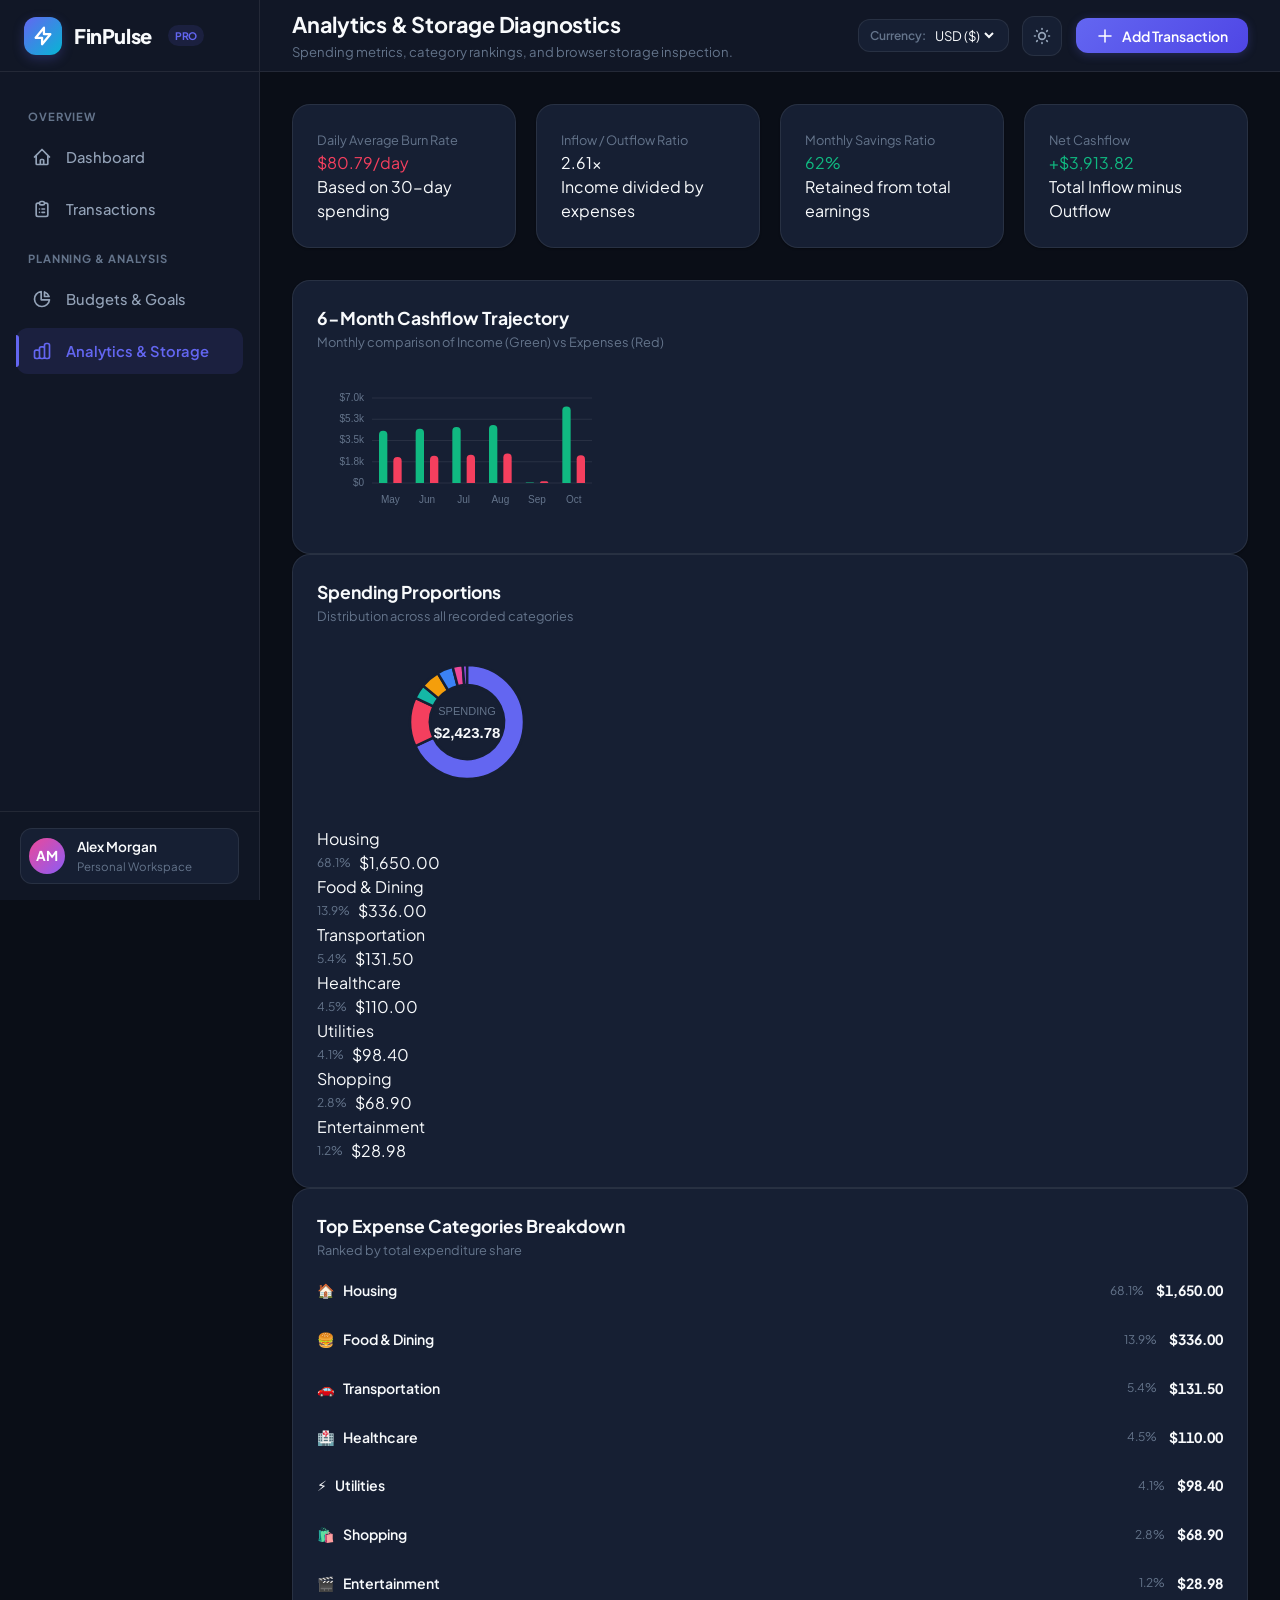
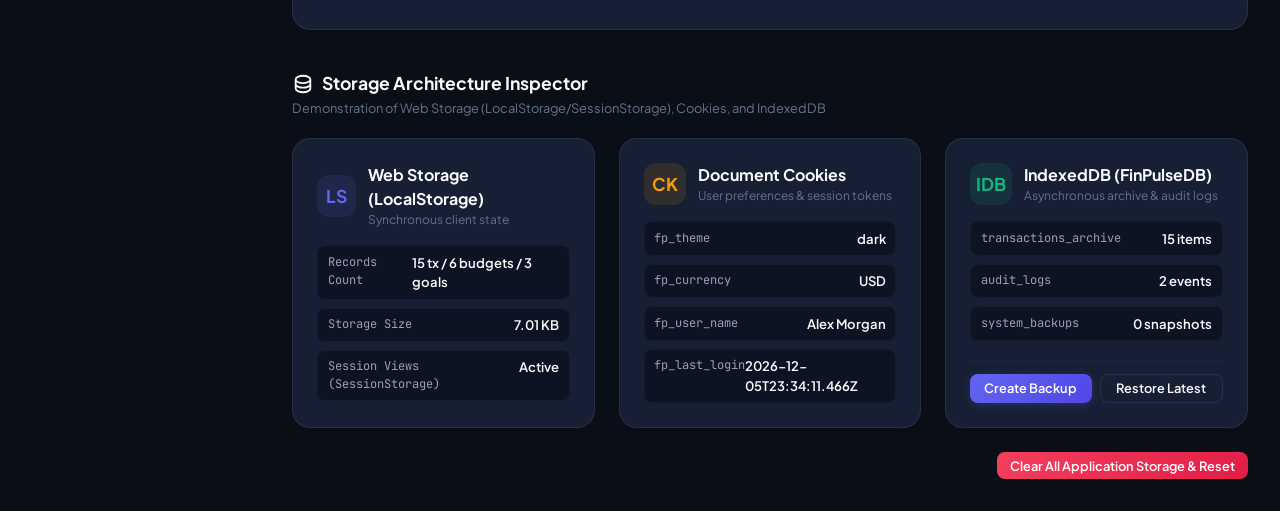
==== analytics.html @ 08a28d7f "feat(analytics): add financial burn rate metrics and live browser storage inspector" ====
<!DOCTYPE html>
<html lang="en" data-theme="dark">
<head>
  <meta charset="UTF-8">
  <meta name="viewport" content="width=device-width, initial-scale=1.0">
  <meta name="description" content="FinPulse Analytics - Financial intelligence, burn rate, and deep client-side storage diagnostics.">
  <title>FinPulse - Analytics & Data Storage</title>
  <!-- Stylesheets -->
  <link rel="stylesheet" href="css/style.css">
  <link rel="stylesheet" href="css/analytics.css">
  <link rel="stylesheet" href="css/responsive.css">
</head>
<body>
  <div class="sidebar-backdrop" id="sidebar-backdrop"></div>

  <div class="app-layout">
    <!-- Sidebar Navigation -->
    <aside class="sidebar" id="app-sidebar">
      <div class="sidebar-header">
        <a href="index.html" class="brand-logo" id="brand-link">
          <div class="brand-icon">
            <svg width="22" height="22" fill="none" stroke="currentColor" viewBox="0 0 24 24">
              <path stroke-linecap="round" stroke-linejoin="round" stroke-width="2.5" d="M13 10V3L4 14h7v7l9-11h-7z"/>
            </svg>
          </div>
          <span>FinPulse</span>
          <span class="brand-badge">PRO</span>
        </a>
      </div>

      <nav class="sidebar-nav" aria-label="Main Navigation">
        <div class="nav-section-title">Overview</div>
        <a href="index.html" class="nav-item" id="nav-dashboard">
          <svg fill="none" stroke="currentColor" viewBox="0 0 24 24">
            <path stroke-linecap="round" stroke-linejoin="round" stroke-width="2" d="M3 12l2-2m0 0l7-7 7 7M5 10v10a1 1 0 001 1h3m10-11l2 2m-2-2v10a1 1 0 01-1 1h-3m-6 0a1 1 0 001-1v-4a1 1 0 011-1h2a1 1 0 011 1v4a1 1 0 001 1m-6 0h6"/>
          </svg>
          <span>Dashboard</span>
        </a>

        <a href="transactions.html" class="nav-item" id="nav-transactions">
          <svg fill="none" stroke="currentColor" viewBox="0 0 24 24">
            <path stroke-linecap="round" stroke-linejoin="round" stroke-width="2" d="M9 5H7a2 2 0 00-2 2v12a2 2 0 002 2h10a2 2 0 002-2V7a2 2 0 00-2-2h-2M9 5a2 2 0 002 2h2a2 2 0 002-2M9 5a2 2 0 012-2h2a2 2 0 012 2m-3 7h3m-3 4h3m-6-4h.01M9 16h.01"/>
          </svg>
          <span>Transactions</span>
        </a>

        <div class="nav-section-title">Planning & Analysis</div>
        <a href="budgets.html" class="nav-item" id="nav-budgets">
          <svg fill="none" stroke="currentColor" viewBox="0 0 24 24">
            <path stroke-linecap="round" stroke-linejoin="round" stroke-width="2" d="M11 3.055A9.001 9.001 0 1020.945 13H11V3.055z"/>
            <path stroke-linecap="round" stroke-linejoin="round" stroke-width="2" d="M20.488 9H15V3.512A9.025 9.025 0 0120.488 9z"/>
          </svg>
          <span>Budgets & Goals</span>
        </a>

        <a href="analytics.html" class="nav-item active" id="nav-analytics">
          <svg fill="none" stroke="currentColor" viewBox="0 0 24 24">
            <path stroke-linecap="round" stroke-linejoin="round" stroke-width="2" d="M9 19v-6a2 2 0 00-2-2H5a2 2 0 00-2 2v6a2 2 0 002 2h2a2 2 0 002-2zm0 0V9a2 2 0 012-2h2a2 2 0 012 2v10m-6 0a2 2 0 002 2h2a2 2 0 002-2m0 0V5a2 2 0 012-2h2a2 2 0 012 2v14a2 2 0 01-2 2h-2a2 2 0 01-2-2z"/>
          </svg>
          <span>Analytics & Storage</span>
        </a>
      </nav>

      <div class="sidebar-footer">
        <div class="user-snippet">
          <div class="avatar" id="sidebar-user-avatar">AM</div>
          <div class="user-info">
            <div class="user-name" id="sidebar-user-name">Alex Morgan</div>
            <div class="user-role">Personal Workspace</div>
          </div>
        </div>
      </div>
    </aside>

    <!-- Main Content Area -->
    <div class="main-wrapper">
      <!-- Topbar Header -->
      <header class="topbar">
        <div class="topbar-left">
          <button class="mobile-menu-toggle" id="mobile-menu-btn" aria-label="Open sidebar menu">
            <svg width="22" height="22" fill="none" stroke="currentColor" viewBox="0 0 24 24">
              <path stroke-linecap="round" stroke-linejoin="round" stroke-width="2" d="M4 6h16M4 12h16M4 18h16"/>
            </svg>
          </button>
          <div class="page-title-box">
            <h1>Analytics & Storage Diagnostics</h1>
            <p>Spending metrics, category rankings, and browser storage inspection.</p>
          </div>
        </div>

        <div class="topbar-right">
          <!-- Currency Picker -->
          <div class="currency-select-box">
            <label for="currency-select" style="font-size: 0.75rem; color: var(--text-muted);">Currency:</label>
            <select id="currency-select" aria-label="Select Currency">
              <option value="USD">USD ($)</option>
              <option value="EUR">EUR (€)</option>
              <option value="GBP">GBP (£)</option>
              <option value="INR">INR (₹)</option>
              <option value="JPY">JPY (¥)</option>
            </select>
          </div>

          <!-- Theme Toggle -->
          <button class="icon-btn" id="theme-toggle-btn" aria-label="Toggle Theme" title="Toggle theme">
            <svg width="20" height="20" fill="none" stroke="currentColor" viewBox="0 0 24 24">
              <path stroke-linecap="round" stroke-linejoin="round" stroke-width="2" d="M12 3v1m0 16v1m9-9h-1M4 12H3m15.364 6.364l-.707-.707M6.343 6.343l-.707-.707m12.728 0l-.707.707M6.343 17.657l-.707.707M16 12a4 4 0 11-8 0 4 4 0 018 0z"/>
            </svg>
          </button>

          <!-- Add Transaction Action -->
          <button class="btn btn-primary" id="btn-header-add-tx" data-modal-open="global-tx-modal">
            <svg width="18" height="18" fill="none" stroke="currentColor" viewBox="0 0 24 24">
              <path stroke-linecap="round" stroke-linejoin="round" stroke-width="2" d="M12 4v16m8-8H4"/>
            </svg>
            <span>Add Transaction</span>
          </button>
        </div>
      </header>

      <!-- Main Body -->
      <main class="content-area">
        <!-- 4 Analytics Metric Cards -->
        <section class="analytics-metrics-grid" aria-label="Key Performance Indicators">
          <div class="card">
            <div class="card-subtitle">Daily Average Burn Rate</div>
            <div class="metric-value" id="kpi-daily-burn" style="color:var(--expense);">$0.00/day</div>
            <div class="metric-footer">Based on 30-day spending</div>
          </div>

          <div class="card">
            <div class="card-subtitle">Inflow / Outflow Ratio</div>
            <div class="metric-value" id="kpi-in-out-ratio">0.0x</div>
            <div class="metric-footer">Income divided by expenses</div>
          </div>

          <div class="card">
            <div class="card-subtitle">Monthly Savings Ratio</div>
            <div class="metric-value" id="kpi-savings-ratio" style="color:var(--income);">0%</div>
            <div class="metric-footer">Retained from total earnings</div>
          </div>

          <div class="card">
            <div class="card-subtitle">Net Cashflow</div>
            <div class="metric-value" id="kpi-net-cash">$0.00</div>
            <div class="metric-footer">Total Inflow minus Outflow</div>
          </div>
        </section>

        <!-- Charts Grid -->
        <section class="charts-grid" aria-label="Analytical Visualizations">
          <!-- 6-Month Comparison Cashflow -->
          <div class="card chart-card">
            <div class="card-header">
              <div>
                <h2 class="card-title">6-Month Cashflow Trajectory</h2>
                <div class="card-subtitle">Monthly comparison of Income (Green) vs Expenses (Red)</div>
              </div>
            </div>
            <div class="canvas-container">
              <canvas id="analytics-bar-canvas"></canvas>
            </div>
          </div>

          <!-- Category Donut -->
          <div class="card chart-card">
            <div class="card-header">
              <div>
                <h2 class="card-title">Spending Proportions</h2>
                <div class="card-subtitle">Distribution across all recorded categories</div>
              </div>
            </div>
            <div class="canvas-container" style="min-height: 180px;">
              <canvas id="analytics-donut-canvas"></canvas>
            </div>
            <div class="chart-legend" id="analytics-legend-container">
              <!-- Dynamically populated -->
            </div>
          </div>
        </section>

        <!-- Category Rankings Progress List -->
        <section class="card" style="margin-bottom: 2.5rem;" aria-label="Top Spending Categories">
          <div class="card-header">
            <div>
              <h2 class="card-title">Top Expense Categories Breakdown</h2>
              <div class="card-subtitle">Ranked by total expenditure share</div>
            </div>
          </div>
          <div class="category-ranking-list" id="category-ranking-container">
            <!-- Dynamically populated -->
          </div>
        </section>

        <!-- Storage & Architecture Diagnostics Inspector -->
        <section class="storage-section" aria-label="Storage Diagnostics">
          <div class="card-header">
            <div>
              <h2 class="card-title">
                <svg width="22" height="22" fill="none" stroke="currentColor" viewBox="0 0 24 24">
                  <path stroke-linecap="round" stroke-linejoin="round" stroke-width="2" d="M4 7v10c0 2.21 3.582 4 8 4s8-1.79 8-4V7M4 7c0 2.21 3.582 4 8 4s8-1.79 8-4M4 7c0-2.21 3.582-4 8-4s8 1.79 8 4m0 5c0 2.21-3.582 4-8 4s-8-1.79-8-4"/>
                </svg>
                Storage Architecture Inspector
              </h2>
              <div class="card-subtitle">Demonstration of Web Storage (LocalStorage/SessionStorage), Cookies, and IndexedDB</div>
            </div>
          </div>

          <div class="storage-grid">
            <!-- 1. LocalStorage Card -->
            <div class="storage-card">
              <div style="display:flex; align-items:center; gap:0.75rem;">
                <div class="storage-badge-icon badge-localstorage">LS</div>
                <div>
                  <h3 style="font-size: 1rem; font-weight: 700;">Web Storage (LocalStorage)</h3>
                  <div style="font-size: 0.75rem; color: var(--text-muted);">Synchronous client state</div>
                </div>
              </div>

              <div class="storage-list">
                <div class="storage-item">
                  <span class="storage-item-key">Records Count</span>
                  <span class="storage-item-val" id="diag-ls-count">0 items</span>
                </div>
                <div class="storage-item">
                  <span class="storage-item-key">Storage Size</span>
                  <span class="storage-item-val" id="diag-ls-size">0 KB</span>
                </div>
                <div class="storage-item">
                  <span class="storage-item-key">Session Views (SessionStorage)</span>
                  <span class="storage-item-val">Active</span>
                </div>
              </div>
            </div>

            <!-- 2. Cookies Card -->
            <div class="storage-card">
              <div style="display:flex; align-items:center; gap:0.75rem;">
                <div class="storage-badge-icon badge-cookies">CK</div>
                <div>
                  <h3 style="font-size: 1rem; font-weight: 700;">Document Cookies</h3>
                  <div style="font-size: 0.75rem; color: var(--text-muted);">User preferences & session tokens</div>
                </div>
              </div>

              <div class="storage-list" id="diag-cookies-list">
                <!-- Dynamically populated cookies -->
              </div>
            </div>

            <!-- 3. IndexedDB Card -->
            <div class="storage-card">
              <div style="display:flex; align-items:center; gap:0.75rem;">
                <div class="storage-badge-icon badge-indexeddb">IDB</div>
                <div>
                  <h3 style="font-size: 1rem; font-weight: 700;">IndexedDB (FinPulseDB)</h3>
                  <div style="font-size: 0.75rem; color: var(--text-muted);">Asynchronous archive & audit logs</div>
                </div>
              </div>

              <div class="storage-list">
                <div class="storage-item">
                  <span class="storage-item-key">transactions_archive</span>
                  <span class="storage-item-val" id="diag-idb-archive">0 items</span>
                </div>
                <div class="storage-item">
                  <span class="storage-item-key">audit_logs</span>
                  <span class="storage-item-val" id="diag-idb-audit">0 events</span>
                </div>
                <div class="storage-item">
                  <span class="storage-item-key">system_backups</span>
                  <span class="storage-item-val" id="diag-idb-backups">0 snapshots</span>
                </div>
              </div>

              <div class="storage-actions">
                <button class="btn btn-primary btn-sm" id="btn-idb-backup" style="flex:1;">
                  Create Backup
                </button>
                <button class="btn btn-secondary btn-sm" id="btn-idb-restore" style="flex:1;">
                  Restore Latest
                </button>
              </div>
            </div>
          </div>

          <div style="margin-top: 1.5rem; text-align: right;">
            <button class="btn btn-danger btn-sm" id="btn-clear-all-data">
              Clear All Application Storage & Reset
            </button>
          </div>
        </section>
      </main>
    </div>
  </div>

  <!-- Mobile Floating Action Button -->
  <button class="fab-add" id="fab-add-tx" data-modal-open="global-tx-modal" aria-label="Quick Add Transaction">
    <svg width="26" height="26" fill="none" stroke="currentColor" viewBox="0 0 24 24">
      <path stroke-linecap="round" stroke-linejoin="round" stroke-width="2.5" d="M12 4v16m8-8H4"/>
    </svg>
  </button>

  <!-- Mobile Bottom Tab Navigation -->
  <nav class="mobile-nav-bar" aria-label="Mobile Navigation">
    <a href="index.html" class="mobile-nav-item">
      <svg fill="none" stroke="currentColor" viewBox="0 0 24 24">
        <path stroke-linecap="round" stroke-linejoin="round" stroke-width="2" d="M3 12l2-2m0 0l7-7 7 7M5 10v10a1 1 0 001 1h3m10-11l2 2m-2-2v10a1 1 0 01-1 1h-3m-6 0a1 1 0 001-1v-4a1 1 0 011-1h2a1 1 0 011 1v4a1 1 0 001 1m-6 0h6"/>
      </svg>
      <span>Home</span>
    </a>
    <a href="transactions.html" class="mobile-nav-item">
      <svg fill="none" stroke="currentColor" viewBox="0 0 24 24">
        <path stroke-linecap="round" stroke-linejoin="round" stroke-width="2" d="M9 5H7a2 2 0 00-2 2v12a2 2 0 002 2h10a2 2 0 002-2V7a2 2 0 00-2-2h-2M9 5a2 2 0 002 2h2a2 2 0 002-2M9 5a2 2 0 012-2h2a2 2 0 012 2"/>
      </svg>
      <span>Transactions</span>
    </a>
    <a href="budgets.html" class="mobile-nav-item">
      <svg fill="none" stroke="currentColor" viewBox="0 0 24 24">
        <path stroke-linecap="round" stroke-linejoin="round" stroke-width="2" d="M11 3.055A9.001 9.001 0 1020.945 13H11V3.055z"/>
      </svg>
      <span>Budgets</span>
    </a>
    <a href="analytics.html" class="mobile-nav-item active">
      <svg fill="none" stroke="currentColor" viewBox="0 0 24 24">
        <path stroke-linecap="round" stroke-linejoin="round" stroke-width="2" d="M9 19v-6a2 2 0 00-2-2H5a2 2 0 00-2 2v6a2 2 0 002 2h2a2 2 0 002-2zm0 0V9a2 2 0 012-2h2a2 2 0 012 2v10"/>
      </svg>
      <span>Analytics</span>
    </a>
  </nav>

  <!-- Global Modal: Add Transaction -->
  <div class="modal-overlay" id="global-tx-modal" role="dialog" aria-modal="true" aria-labelledby="modal-add-title">
    <div class="modal-dialog">
      <div class="modal-header">
        <h3 class="modal-title" id="modal-add-title">Add Transaction</h3>
        <button class="icon-btn" data-modal-close aria-label="Close modal">&times;</button>
      </div>
      <form id="global-quick-tx-form">
        <div class="modal-body">
          <div class="form-row">
            <div class="form-group">
              <label class="form-label" for="add-tx-type">Transaction Type *</label>
              <select class="form-select" id="add-tx-type" name="type" required>
                <option value="expense">Expense</option>
                <option value="income">Income</option>
              </select>
            </div>
            <div class="form-group">
              <label class="form-label" for="add-tx-amount">Amount *</label>
              <input type="number" step="0.01" min="0.01" class="form-input" id="add-tx-amount" name="amount" placeholder="0.00" required>
            </div>
          </div>

          <div class="form-group">
            <label class="form-label" for="add-tx-title">Title / Description *</label>
            <input type="text" class="form-input" id="add-tx-title" name="title" placeholder="e.g. Health Insurance" required>
          </div>

          <div class="form-row">
            <div class="form-group">
              <label class="form-label" for="add-tx-category">Category *</label>
              <select class="form-select" id="add-tx-category" name="category" required>
                <option value="Food & Dining">🍔 Food & Dining</option>
                <option value="Housing">🏠 Housing</option>
                <option value="Transportation">🚗 Transportation</option>
                <option value="Shopping">🛍️ Shopping</option>
                <option value="Utilities">⚡ Utilities</option>
                <option value="Entertainment">🎬 Entertainment</option>
                <option value="Healthcare">🏥 Healthcare</option>
                <option value="Salary">💼 Salary</option>
                <option value="Freelance">💻 Freelance</option>
                <option value="Investments">📈 Investments</option>
                <option value="Other">📦 Other</option>
              </select>
            </div>
            <div class="form-group">
              <label class="form-label" for="add-tx-date">Date *</label>
              <input type="date" class="form-input" id="add-tx-date" name="date" required>
            </div>
          </div>

          <div class="form-row">
            <div class="form-group">
              <label class="form-label" for="add-tx-method">Payment Method</label>
              <select class="form-select" id="add-tx-method" name="method">
                <option value="Credit Card">Credit Card</option>
                <option value="Debit Card">Debit Card</option>
                <option value="Apple Pay">Apple Pay</option>
                <option value="Bank Transfer">Bank Transfer</option>
                <option value="Cash">Cash</option>
                <option value="Other">Other</option>
              </select>
            </div>
            <div class="form-group">
              <label class="form-label" for="add-tx-notes">Notes (Optional)</label>
              <input type="text" class="form-input" id="add-tx-notes" name="notes">
            </div>
          </div>
        </div>
        <div class="modal-footer">
          <button type="button" class="btn btn-secondary" data-modal-close>Cancel</button>
          <button type="submit" class="btn btn-primary">Save Transaction</button>
        </div>
      </form>
    </div>
  </div>

  <!-- Toast Container -->
  <div class="toast-container" aria-live="polite"></div>

  <!-- Scripts -->
  <script src="js/storage.js"></script>
  <script src="js/charts.js"></script>
  <script src="js/app.js"></script>
  <script src="js/analytics.js"></script>
</body>
</html>
---- css/style.css ----
/* ==========================================================================
   FinPulse - Modern Personal Finance Management Platform
   Core Design System & Global Styles
   ========================================================================== */

@import url('https://fonts.googleapis.com/css2?family=Plus+Jakarta+Sans:wght@300;400;500;600;700;800&family=JetBrains+Mono:wght@400;500&display=swap');

:root {
  /* Dark Theme (Default) */
  --bg-base: #0a0e17;
  --bg-surface: #111726;
  --bg-card: #161f33;
  --bg-card-hover: #1c2740;
  --bg-card-elevated: #202c48;
  --bg-input: #0d1322;
  --border-color: rgba(255, 255, 255, 0.08);
  --border-subtle: rgba(255, 255, 255, 0.04);
  --border-hover: rgba(99, 102, 241, 0.4);

  --text-primary: #f8fafc;
  --text-secondary: #94a3b8;
  --text-muted: #64748b;
  --text-inverse: #0a0e17;

  /* Vibrant Accent Palette */
  --primary: #6366f1;
  --primary-hover: #4f46e5;
  --primary-glow: rgba(99, 102, 241, 0.25);
  --primary-subtle: rgba(99, 102, 241, 0.12);

  --income: #10b981;
  --income-glow: rgba(16, 185, 129, 0.25);
  --income-subtle: rgba(16, 185, 129, 0.12);

  --expense: #f43f5e;
  --expense-glow: rgba(244, 63, 94, 0.25);
  --expense-subtle: rgba(244, 63, 94, 0.12);

  --warning: #f59e0b;
  --warning-subtle: rgba(245, 158, 11, 0.12);

  --info: #06b6d4;
  --info-subtle: rgba(6, 182, 212, 0.12);

  --purple: #a855f7;
  --purple-subtle: rgba(168, 85, 247, 0.12);

  /* Shadows */
  --shadow-sm: 0 1px 2px rgba(0, 0, 0, 0.3);
  --shadow-md: 0 4px 12px rgba(0, 0, 0, 0.4);
  --shadow-lg: 0 10px 25px -3px rgba(0, 0, 0, 0.5), 0 4px 6px -2px rgba(0, 0, 0, 0.3);
  --shadow-glow: 0 0 20px rgba(99, 102, 241, 0.2);

  /* Layout dimensions */
  --sidebar-width: 260px;
  --header-height: 72px;
  --radius-sm: 8px;
  --radius-md: 12px;
  --radius-lg: 18px;
  --radius-xl: 24px;
  --radius-full: 9999px;
  --transition: all 0.2s cubic-bezier(0.4, 0, 0.2, 1);
}

[data-theme="light"] {
  --bg-base: #f1f5f9;
  --bg-surface: #ffffff;
  --bg-card: #ffffff;
  --bg-card-hover: #f8fafc;
  --bg-card-elevated: #f1f5f9;
  --bg-input: #f8fafc;
  --border-color: #e2e8f0;
  --border-subtle: #edf2f7;
  --border-hover: rgba(99, 102, 241, 0.5);

  --text-primary: #0f172a;
  --text-secondary: #475569;
  --text-muted: #94a3b8;
  --text-inverse: #ffffff;

  --shadow-sm: 0 1px 3px rgba(0, 0, 0, 0.05);
  --shadow-md: 0 4px 12px rgba(0, 0, 0, 0.06);
  --shadow-lg: 0 10px 25px -3px rgba(0, 0, 0, 0.08);
  --shadow-glow: 0 0 20px rgba(99, 102, 241, 0.15);
}

/* ==========================================================================
   CSS Reset & Base Rules
   ========================================================================== */

*, *::before, *::after {
  box-sizing: border-box;
  margin: 0;
  padding: 0;
}

html {
  font-size: 16px;
  scroll-behavior: smooth;
  height: 100%;
}

body {
  font-family: 'Plus Jakarta Sans', system-ui, -apple-system, sans-serif;
  background-color: var(--bg-base);
  color: var(--text-primary);
  line-height: 1.5;
  min-height: 100vh;
  -webkit-font-smoothing: antialiased;
  -moz-osx-font-smoothing: grayscale;
  overflow-x: hidden;
  transition: background-color 0.3s ease, color 0.3s ease;
}

a {
  color: inherit;
  text-decoration: none;
}

button, input, select, textarea {
  font-family: inherit;
  font-size: inherit;
  color: inherit;
  border: none;
  outline: none;
  background: none;
}

button {
  cursor: pointer;
}

img, svg {
  display: block;
  max-width: 100%;
}

ul, ol {
  list-style: none;
}

/* ==========================================================================
   Main Application Layout
   ========================================================================== */

.app-layout {
  display: flex;
  min-height: 100vh;
}

/* Sidebar Styles */
.sidebar {
  width: var(--sidebar-width);
  background-color: var(--bg-surface);
  border-right: 1px solid var(--border-color);
  display: flex;
  flex-direction: column;
  position: fixed;
  top: 0;
  left: 0;
  bottom: 0;
  z-index: 40;
  transition: transform 0.3s ease;
}

.sidebar-header {
  height: var(--header-height);
  padding: 0 1.5rem;
  display: flex;
  align-items: center;
  justify-content: space-between;
  border-bottom: 1px solid var(--border-color);
}

.brand-logo {
  display: flex;
  align-items: center;
  gap: 0.75rem;
  font-weight: 800;
  font-size: 1.25rem;
  letter-spacing: -0.02em;
  color: var(--text-primary);
}

.brand-icon {
  width: 38px;
  height: 38px;
  background: linear-gradient(135deg, var(--primary), var(--info));
  border-radius: var(--radius-md);
  display: flex;
  align-items: center;
  justify-content: center;
  color: #fff;
  box-shadow: 0 4px 12px var(--primary-glow);
}

.brand-badge {
  font-size: 0.65rem;
  text-transform: uppercase;
  padding: 0.15rem 0.45rem;
  border-radius: var(--radius-full);
  background: var(--primary-subtle);
  color: var(--primary);
  font-weight: 700;
  margin-left: 0.25rem;
}

.sidebar-nav {
  flex: 1;
  padding: 1.5rem 1rem;
  display: flex;
  flex-direction: column;
  gap: 0.35rem;
  overflow-y: auto;
}

.nav-section-title {
  font-size: 0.7rem;
  text-transform: uppercase;
  letter-spacing: 0.08em;
  color: var(--text-muted);
  font-weight: 700;
  padding: 0.75rem 0.75rem 0.25rem;
}

.nav-item {
  display: flex;
  align-items: center;
  gap: 0.85rem;
  padding: 0.75rem 1rem;
  border-radius: var(--radius-md);
  color: var(--text-secondary);
  font-weight: 500;
  font-size: 0.92rem;
  transition: var(--transition);
  position: relative;
}

.nav-item:hover {
  background-color: var(--bg-card);
  color: var(--text-primary);
}

.nav-item.active {
  background: var(--primary-subtle);
  color: var(--primary);
  font-weight: 600;
}

.nav-item.active::before {
  content: '';
  position: absolute;
  left: 0;
  top: 15%;
  bottom: 15%;
  width: 3px;
  background: var(--primary);
  border-radius: 0 4px 4px 0;
}

.nav-item svg {
  width: 20px;
  height: 20px;
  stroke-width: 2;
  transition: transform 0.2s ease;
}

.nav-item:hover svg {
  transform: scale(1.08);
}

.nav-pill {
  margin-left: auto;
  font-size: 0.75rem;
  padding: 0.1rem 0.5rem;
  border-radius: var(--radius-full);
  background: var(--border-color);
  color: var(--text-secondary);
  font-weight: 600;
}

.sidebar-footer {
  padding: 1rem 1.25rem;
  border-top: 1px solid var(--border-color);
  background-color: rgba(0, 0, 0, 0.05);
}

.user-snippet {
  display: flex;
  align-items: center;
  gap: 0.75rem;
  padding: 0.5rem;
  border-radius: var(--radius-md);
  background: var(--bg-card);
  border: 1px solid var(--border-color);
}

.avatar {
  width: 36px;
  height: 36px;
  border-radius: var(--radius-full);
  background: linear-gradient(135deg, #ec4899, #8b5cf6);
  display: flex;
  align-items: center;
  justify-content: center;
  font-weight: 700;
  font-size: 0.85rem;
  color: #fff;
  flex-shrink: 0;
}

.user-info {
  flex: 1;
  min-width: 0;
}

.user-name {
  font-size: 0.85rem;
  font-weight: 600;
  white-space: nowrap;
  overflow: hidden;
  text-overflow: ellipsis;
}

.user-role {
  font-size: 0.72rem;
  color: var(--text-muted);
}

/* Main Content Area */
.main-wrapper {
  flex: 1;
  margin-left: var(--sidebar-width);
  display: flex;
  flex-direction: column;
  min-width: 0;
  min-height: 100vh;
}

/* Header Bar */
.topbar {
  height: var(--header-height);
  background-color: var(--bg-surface);
  border-bottom: 1px solid var(--border-color);
  padding: 0 2rem;
  display: flex;
  align-items: center;
  justify-content: space-between;
  position: sticky;
  top: 0;
  z-index: 30;
  backdrop-filter: blur(12px);
}

.topbar-left {
  display: flex;
  align-items: center;
  gap: 1rem;
}

.mobile-menu-toggle {
  display: none;
  width: 40px;
  height: 40px;
  border-radius: var(--radius-md);
  align-items: center;
  justify-content: center;
  background: var(--bg-card);
  border: 1px solid var(--border-color);
  color: var(--text-primary);
}

.page-title-box h1 {
  font-size: 1.35rem;
  font-weight: 700;
  letter-spacing: -0.01em;
}

.page-title-box p {
  font-size: 0.82rem;
  color: var(--text-muted);
}

.topbar-right {
  display: flex;
  align-items: center;
  gap: 0.85rem;
}

/* Utility buttons */
.icon-btn {
  width: 40px;
  height: 40px;
  border-radius: var(--radius-md);
  display: flex;
  align-items: center;
  justify-content: center;
  background-color: var(--bg-card);
  border: 1px solid var(--border-color);
  color: var(--text-secondary);
  transition: var(--transition);
}

.icon-btn:hover {
  background-color: var(--bg-card-hover);
  color: var(--text-primary);
  border-color: var(--border-hover);
}

.currency-select-box {
  background-color: var(--bg-card);
  border: 1px solid var(--border-color);
  border-radius: var(--radius-md);
  padding: 0.4rem 0.65rem;
  font-size: 0.82rem;
  font-weight: 600;
  color: var(--text-primary);
  display: flex;
  align-items: center;
  gap: 0.35rem;
  cursor: pointer;
}

.currency-select-box select {
  cursor: pointer;
}

/* Primary Action Button */
.btn {
  display: inline-flex;
  align-items: center;
  justify-content: center;
  gap: 0.5rem;
  padding: 0.55rem 1.25rem;
  border-radius: var(--radius-md);
  font-size: 0.875rem;
  font-weight: 600;
  transition: var(--transition);
  text-decoration: none;
  cursor: pointer;
}

.btn-primary {
  background: linear-gradient(135deg, var(--primary), #4f46e5);
  color: #fff;
  box-shadow: 0 2px 10px var(--primary-glow);
}

.btn-primary:hover {
  filter: brightness(1.1);
  transform: translateY(-1px);
  box-shadow: 0 4px 15px var(--primary-glow);
}

.btn-secondary {
  background-color: var(--bg-card);
  border: 1px solid var(--border-color);
  color: var(--text-primary);
}

.btn-secondary:hover {
  background-color: var(--bg-card-hover);
  border-color: var(--border-hover);
}

.btn-success {
  background: linear-gradient(135deg, var(--income), #059669);
  color: #fff;
  box-shadow: 0 2px 10px var(--income-glow);
}

.btn-danger {
  background: linear-gradient(135deg, var(--expense), #e11d48);
  color: #fff;
}

.btn-ghost {
  color: var(--text-secondary);
}

.btn-ghost:hover {
  background-color: var(--bg-card);
  color: var(--text-primary);
}

.btn-sm {
  padding: 0.35rem 0.8rem;
  font-size: 0.8rem;
  border-radius: var(--radius-sm);
}

/* Page Content Container */
.content-area {
  flex: 1;
  padding: 2rem;
}

/* Card Primitive */
.card {
  background-color: var(--bg-card);
  border: 1px solid var(--border-color);
  border-radius: var(--radius-lg);
  padding: 1.5rem;
  box-shadow: var(--shadow-sm);
  transition: var(--transition);
  position: relative;
}

.card:hover {
  border-color: rgba(255, 255, 255, 0.12);
}

.card-header {
  display: flex;
  align-items: center;
  justify-content: space-between;
  margin-bottom: 1.25rem;
}

.card-title {
  font-size: 1.1rem;
  font-weight: 700;
  display: flex;
  align-items: center;
  gap: 0.5rem;
}

.card-subtitle {
  font-size: 0.8rem;
  color: var(--text-muted);
  margin-top: 0.15rem;
}

/* Badges */
.badge {
  display: inline-flex;
  align-items: center;
  gap: 0.35rem;
  padding: 0.2rem 0.65rem;
  border-radius: var(--radius-full);
  font-size: 0.75rem;
  font-weight: 600;
  line-height: 1.2;
}

.badge-income {
  background-color: var(--income-subtle);
  color: var(--income);
}

.badge-expense {
  background-color: var(--expense-subtle);
  color: var(--expense);
}

.badge-neutral {
  background-color: rgba(255, 255, 255, 0.08);
  color: var(--text-secondary);
}

.badge-warning {
  background-color: var(--warning-subtle);
  color: var(--warning);
}

.badge-info {
  background-color: var(--info-subtle);
  color: var(--info);
}

/* Category Tag */
.cat-tag {
  display: inline-flex;
  align-items: center;
  gap: 0.4rem;
  padding: 0.25rem 0.65rem;
  border-radius: var(--radius-sm);
  font-size: 0.78rem;
  font-weight: 600;
  background-color: var(--bg-card-elevated);
  color: var(--text-primary);
}

/* Form Controls */
.form-group {
  margin-bottom: 1.25rem;
}

.form-label {
  display: block;
  font-size: 0.82rem;
  font-weight: 600;
  color: var(--text-secondary);
  margin-bottom: 0.5rem;
}

.form-input, .form-select, .form-textarea {
  width: 100%;
  padding: 0.7rem 1rem;
  background-color: var(--bg-input);
  border: 1px solid var(--border-color);
  border-radius: var(--radius-md);
  color: var(--text-primary);
  font-size: 0.9rem;
  transition: var(--transition);
}

.form-input:focus, .form-select:focus, .form-textarea:focus {
  border-color: var(--primary);
  box-shadow: 0 0 0 3px var(--primary-subtle);
}

.form-row {
  display: grid;
  grid-template-columns: repeat(2, 1fr);
  gap: 1rem;
}

/* Modal System */
.modal-overlay {
  position: fixed;
  inset: 0;
  background-color: rgba(0, 0, 0, 0.75);
  backdrop-filter: blur(8px);
  display: flex;
  align-items: center;
  justify-content: center;
  z-index: 100;
  opacity: 0;
  visibility: hidden;
  transition: opacity 0.25s ease, visibility 0.25s ease;
  padding: 1.5rem;
}

.modal-overlay.active {
  opacity: 1;
  visibility: visible;
}

.modal-dialog {
  background-color: var(--bg-surface);
  border: 1px solid var(--border-color);
  border-radius: var(--radius-xl);
  width: 100%;
  max-width: 520px;
  max-height: 90vh;
  display: flex;
  flex-direction: column;
  box-shadow: var(--shadow-lg);
  transform: scale(0.95) translateY(10px);
  transition: transform 0.25s cubic-bezier(0.4, 0, 0.2, 1);
  overflow: hidden;
}

.modal-overlay.active .modal-dialog {
  transform: scale(1) translateY(0);
}

.modal-header {
  padding: 1.25rem 1.75rem;
  border-bottom: 1px solid var(--border-color);
  display: flex;
  align-items: center;
  justify-content: space-between;
}

.modal-title {
  font-size: 1.15rem;
  font-weight: 700;
}

.modal-body {
  padding: 1.75rem;
  overflow-y: auto;
}

.modal-footer {
  padding: 1.25rem 1.75rem;
  border-top: 1px solid var(--border-color);
  display: flex;
  align-items: center;
  justify-content: flex-end;
  gap: 0.75rem;
  background-color: rgba(0, 0, 0, 0.05);
}

/* Toast Notifications */
.toast-container {
  position: fixed;
  bottom: 2rem;
  right: 2rem;
  z-index: 200;
  display: flex;
  flex-direction: column;
  gap: 0.75rem;
  pointer-events: none;
}

.toast {
  background-color: var(--bg-surface);
  border: 1px solid var(--border-color);
  border-left: 4px solid var(--primary);
  border-radius: var(--radius-md);
  padding: 0.85rem 1.25rem;
  box-shadow: var(--shadow-lg);
  display: flex;
  align-items: center;
  gap: 0.85rem;
  min-width: 300px;
  max-width: 420px;
  pointer-events: auto;
  animation: slideToastIn 0.3s cubic-bezier(0.4, 0, 0.2, 1);
  transition: all 0.25s ease;
}

.toast-success { border-left-color: var(--income); }
.toast-danger { border-left-color: var(--expense); }
.toast-warning { border-left-color: var(--warning); }
.toast-info { border-left-color: var(--info); }

.toast-icon {
  flex-shrink: 0;
  width: 22px;
  height: 22px;
}

.toast-content {
  flex: 1;
}

.toast-title {
  font-size: 0.85rem;
  font-weight: 600;
}

.toast-desc {
  font-size: 0.78rem;
  color: var(--text-muted);
}

.toast-close {
  color: var(--text-muted);
  cursor: pointer;
  padding: 0.2rem;
}

.toast-close:hover {
  color: var(--text-primary);
}

@keyframes slideToastIn {
  from {
    opacity: 0;
    transform: translateX(50px) scale(0.9);
  }
  to {
    opacity: 1;
    transform: translateX(0) scale(1);
  }
}

/* Mobile Bottom Navigation */
.mobile-nav-bar {
  display: none;
  position: fixed;
  bottom: 0;
  left: 0;
  right: 0;
  height: 64px;
  background-color: var(--bg-surface);
  border-top: 1px solid var(--border-color);
  z-index: 35;
  backdrop-filter: blur(12px);
  justify-content: space-around;
  align-items: center;
  padding: 0 0.5rem;
}

.mobile-nav-item {
  display: flex;
  flex-direction: column;
  align-items: center;
  justify-content: center;
  gap: 0.2rem;
  color: var(--text-muted);
  font-size: 0.7rem;
  font-weight: 500;
  flex: 1;
  padding: 0.3rem 0;
}

.mobile-nav-item.active {
  color: var(--primary);
  font-weight: 700;
}

.mobile-nav-item svg {
  width: 20px;
  height: 20px;
}

/* Floating Action Button for Mobile */
.fab-add {
  display: none;
  position: fixed;
  bottom: 80px;
  right: 1.25rem;
  width: 54px;
  height: 54px;
  border-radius: var(--radius-full);
  background: linear-gradient(135deg, var(--primary), #4f46e5);
  color: #fff;
  align-items: center;
  justify-content: center;
  box-shadow: 0 8px 20px var(--primary-glow);
  z-index: 38;
}

/* Empty States */
.empty-state {
  text-align: center;
  padding: 3rem 1.5rem;
}

.empty-state-icon {
  width: 64px;
  height: 64px;
  border-radius: var(--radius-full);
  background: var(--primary-subtle);
  color: var(--primary);
  display: flex;
  align-items: center;
  justify-content: center;
  margin: 0 auto 1.25rem;
}

.empty-state-title {
  font-size: 1.15rem;
  font-weight: 700;
  margin-bottom: 0.35rem;
}

.empty-state-desc {
  font-size: 0.85rem;
  color: var(--text-muted);
  max-width: 360px;
  margin: 0 auto 1.5rem;
}
---- css/analytics.css ----
/* ==========================================================================
   FinPulse - Analytics & Data Storage Inspector Styles
   ========================================================================== */

/* Analytics Cards Grid */
.analytics-metrics-grid {
  display: grid;
  grid-template-columns: repeat(4, 1fr);
  gap: 1.25rem;
  margin-bottom: 2rem;
}

/* Category Breakdown Table / Progress List */
.category-ranking-list {
  display: flex;
  flex-direction: column;
  gap: 1rem;
}

.category-rank-row {
  display: flex;
  flex-direction: column;
  gap: 0.35rem;
}

.category-rank-info {
  display: flex;
  align-items: center;
  justify-content: space-between;
  font-size: 0.88rem;
}

.cat-rank-name {
  display: flex;
  align-items: center;
  gap: 0.5rem;
  font-weight: 600;
}

.cat-rank-values {
  display: flex;
  align-items: center;
  gap: 0.75rem;
}

.cat-rank-pct {
  font-size: 0.75rem;
  color: var(--text-muted);
}

.cat-rank-amt {
  font-weight: 700;
  font-feature-settings: "tnum";
}

/* Storage & Architecture Showcase Section */
.storage-section {
  margin-top: 2.5rem;
}

.storage-grid {
  display: grid;
  grid-template-columns: repeat(3, 1fr);
  gap: 1.5rem;
  margin-top: 1.25rem;
}

.storage-card {
  background-color: var(--bg-card);
  border: 1px solid var(--border-color);
  border-radius: var(--radius-lg);
  padding: 1.5rem;
  display: flex;
  flex-direction: column;
  gap: 1rem;
}

.storage-badge-icon {
  width: 42px;
  height: 42px;
  border-radius: var(--radius-md);
  display: flex;
  align-items: center;
  justify-content: center;
  font-weight: 700;
  font-size: 1.1rem;
}

.badge-localstorage {
  background: var(--primary-subtle);
  color: var(--primary);
}

.badge-cookies {
  background: var(--warning-subtle);
  color: var(--warning);
}

.badge-indexeddb {
  background: var(--income-subtle);
  color: var(--income);
}

.storage-list {
  display: flex;
  flex-direction: column;
  gap: 0.5rem;
  font-size: 0.82rem;
}

.storage-item {
  display: flex;
  justify-content: space-between;
  padding: 0.4rem 0.6rem;
  background-color: var(--bg-input);
  border-radius: var(--radius-sm);
  border: 1px solid var(--border-subtle);
}

.storage-item-key {
  color: var(--text-secondary);
  font-family: 'JetBrains Mono', monospace;
  font-size: 0.75rem;
}

.storage-item-val {
  font-weight: 600;
  color: var(--text-primary);
}

.storage-actions {
  display: flex;
  gap: 0.5rem;
  margin-top: auto;
  padding-top: 0.75rem;
  border-top: 1px solid var(--border-subtle);
}
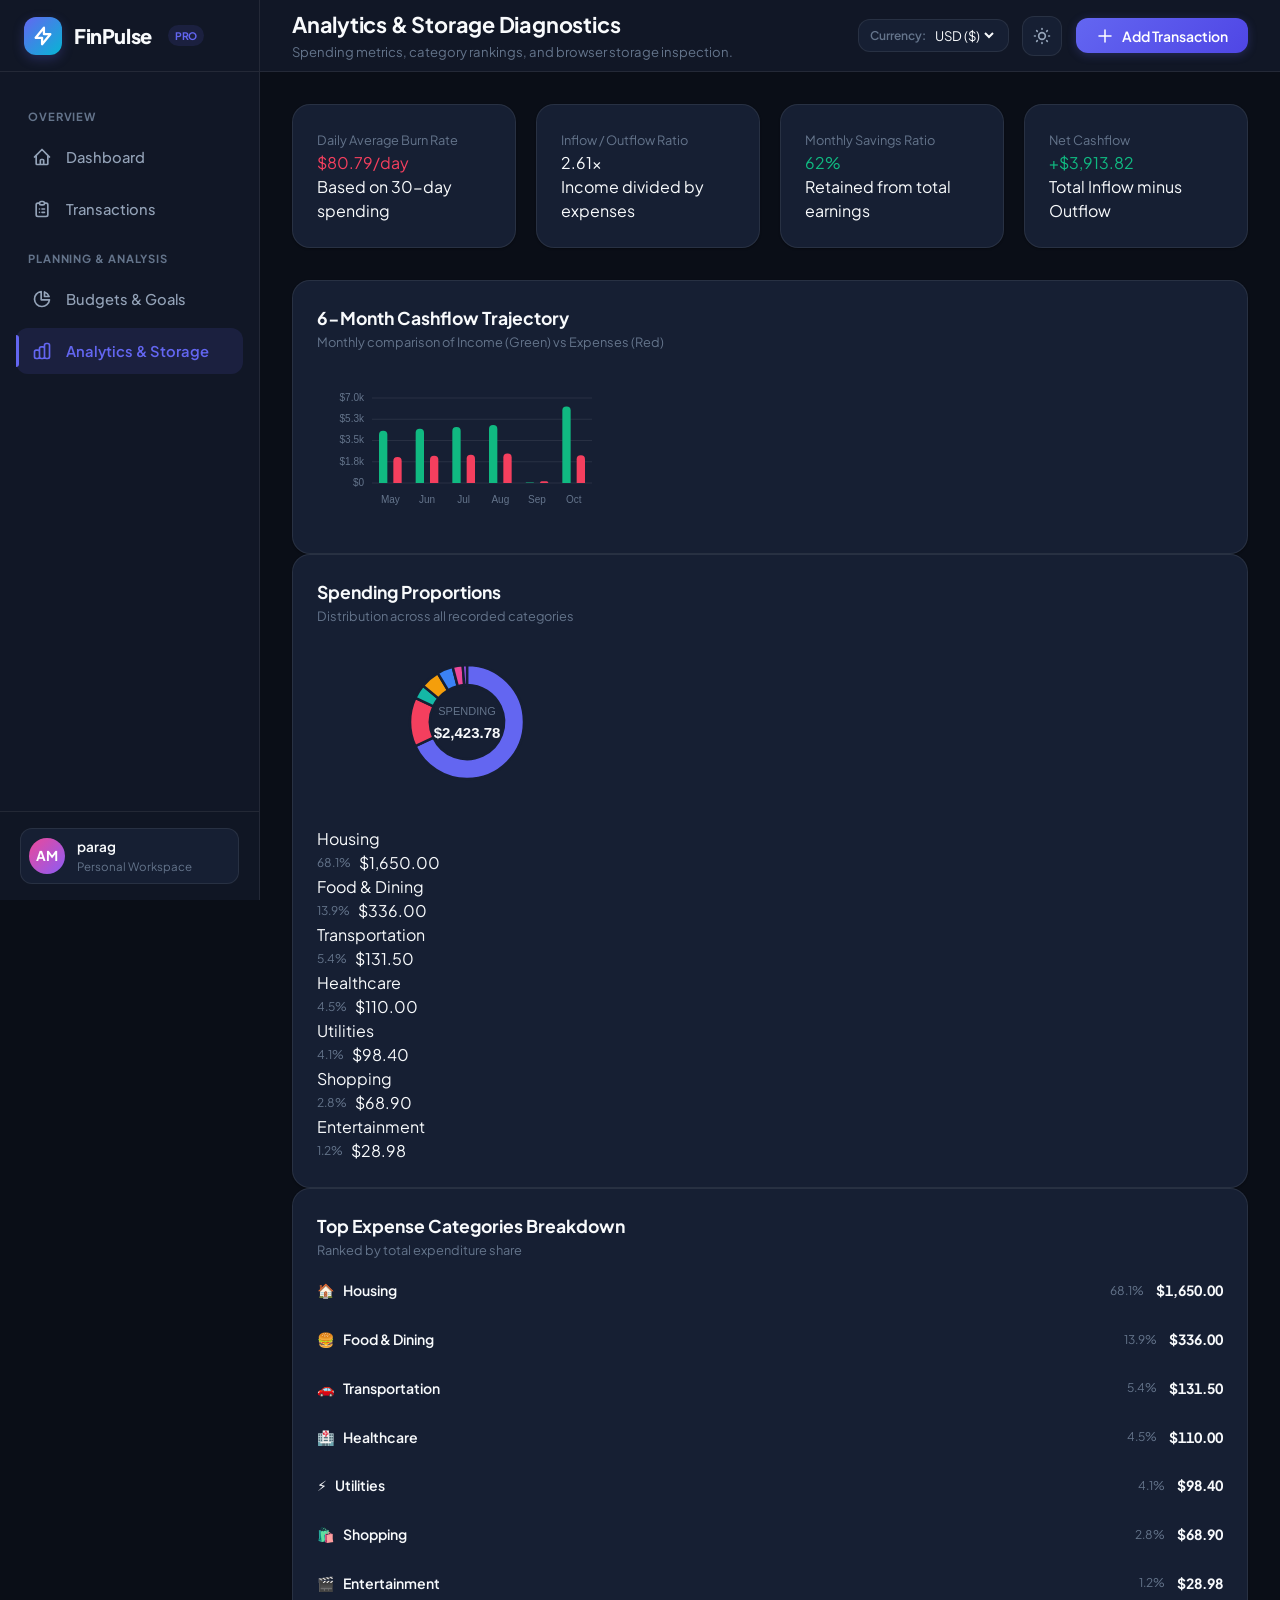
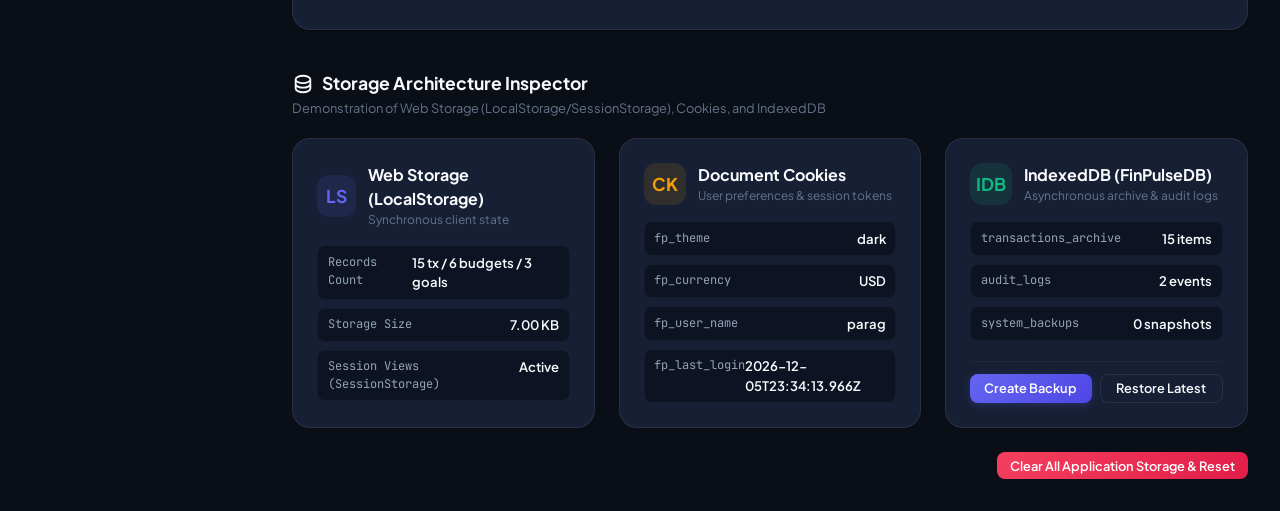
==== commit 83cf0b1b: "changed names" ====
--- a/analytics.html
+++ b/analytics.html
@@ -65,7 +65,7 @@
         <div class="user-snippet">
           <div class="avatar" id="sidebar-user-avatar">AM</div>
           <div class="user-info">
-            <div class="user-name" id="sidebar-user-name">Alex Morgan</div>
+            <div class="user-name" id="sidebar-user-name">Parag</div>
             <div class="user-role">Personal Workspace</div>
           </div>
         </div>
--- a/css/responsive.css
+++ b/css/responsive.css
@@ -0,0 +1,175 @@
+/* ==========================================================================
+   FinPulse - Responsive Design Styles (Mobile, Tablet, Desktop)
+   ========================================================================== */
+
+/* Tablet & Smaller Desktops (max-width: 1024px) */
+@media (max-width: 1024px) {
+  .metrics-grid,
+  .analytics-metrics-grid {
+    grid-template-columns: repeat(2, 1fr);
+  }
+
+  .charts-grid {
+    grid-template-columns: 1fr;
+  }
+
+  .bottom-grid {
+    grid-template-columns: 1fr;
+  }
+
+  .budget-hero-grid {
+    grid-template-columns: 1fr;
+    gap: 1.25rem;
+  }
+
+  .storage-grid {
+    grid-template-columns: 1fr;
+  }
+}
+
+/* Mobile & Small Tablets (max-width: 768px) */
+@media (max-width: 768px) {
+  :root {
+    --header-height: 60px;
+  }
+
+  /* Show mobile controls */
+  .mobile-menu-toggle {
+    display: flex;
+  }
+
+  .mobile-nav-bar {
+    display: flex;
+  }
+
+  .fab-add {
+    display: flex;
+  }
+
+  /* Off-canvas sidebar */
+  .sidebar {
+    transform: translateX(-100%);
+    box-shadow: 0 0 30px rgba(0, 0, 0, 0.7);
+    width: 280px;
+  }
+
+  .sidebar.mobile-open {
+    transform: translateX(0);
+  }
+
+  /* Overlay when mobile sidebar is open */
+  .sidebar-backdrop {
+    position: fixed;
+    inset: 0;
+    background: rgba(0, 0, 0, 0.6);
+    backdrop-filter: blur(4px);
+    z-index: 39;
+    opacity: 0;
+    visibility: hidden;
+    transition: opacity 0.3s ease, visibility 0.3s ease;
+  }
+
+  .sidebar-backdrop.active {
+    opacity: 1;
+    visibility: visible;
+  }
+
+  /* Main wrapper occupies full width */
+  .main-wrapper {
+    margin-left: 0;
+    padding-bottom: 70px; /* Space for mobile nav bar */
+  }
+
+  .topbar {
+    padding: 0 1rem;
+  }
+
+  .content-area {
+    padding: 1.25rem 1rem;
+  }
+
+  /* Metrics Grid */
+  .metrics-grid,
+  .analytics-metrics-grid {
+    grid-template-columns: 1fr;
+    gap: 1rem;
+  }
+
+  .metric-value {
+    font-size: 1.6rem;
+  }
+
+  /* Toolbar Responsive */
+  .toolbar-row-top,
+  .toolbar-row-bottom {
+    flex-direction: column;
+    align-items: stretch;
+  }
+
+  .search-box {
+    min-width: 100%;
+  }
+
+  .toolbar-actions {
+    justify-content: stretch;
+  }
+
+  .toolbar-actions .btn {
+    flex: 1;
+  }
+
+  .filters-group {
+    flex-wrap: wrap;
+    width: 100%;
+  }
+
+  .select-filter {
+    flex: 1;
+  }
+
+  /* Modals on Mobile */
+  .modal-overlay {
+    padding: 0.75rem;
+    align-items: flex-end;
+  }
+
+  .modal-dialog {
+    max-height: 85vh;
+    border-radius: var(--radius-xl) var(--radius-xl) 0 0;
+  }
+
+  .form-row {
+    grid-template-columns: 1fr;
+    gap: 0.75rem;
+  }
+
+  /* Toast alerts */
+  .toast-container {
+    bottom: 5rem;
+    right: 1rem;
+    left: 1rem;
+  }
+
+  .toast {
+    min-width: 100%;
+    max-width: 100%;
+  }
+
+  .budgets-grid,
+  .goals-grid {
+    grid-template-columns: 1fr;
+  }
+}
+
+/* Extra Small Phones (max-width: 480px) */
+@media (max-width: 480px) {
+  .topbar-right .btn-primary {
+    display: none; /* Mobile FAB handles this */
+  }
+
+  .table-pagination {
+    flex-direction: column;
+    align-items: center;
+    gap: 0.75rem;
+  }
+}
